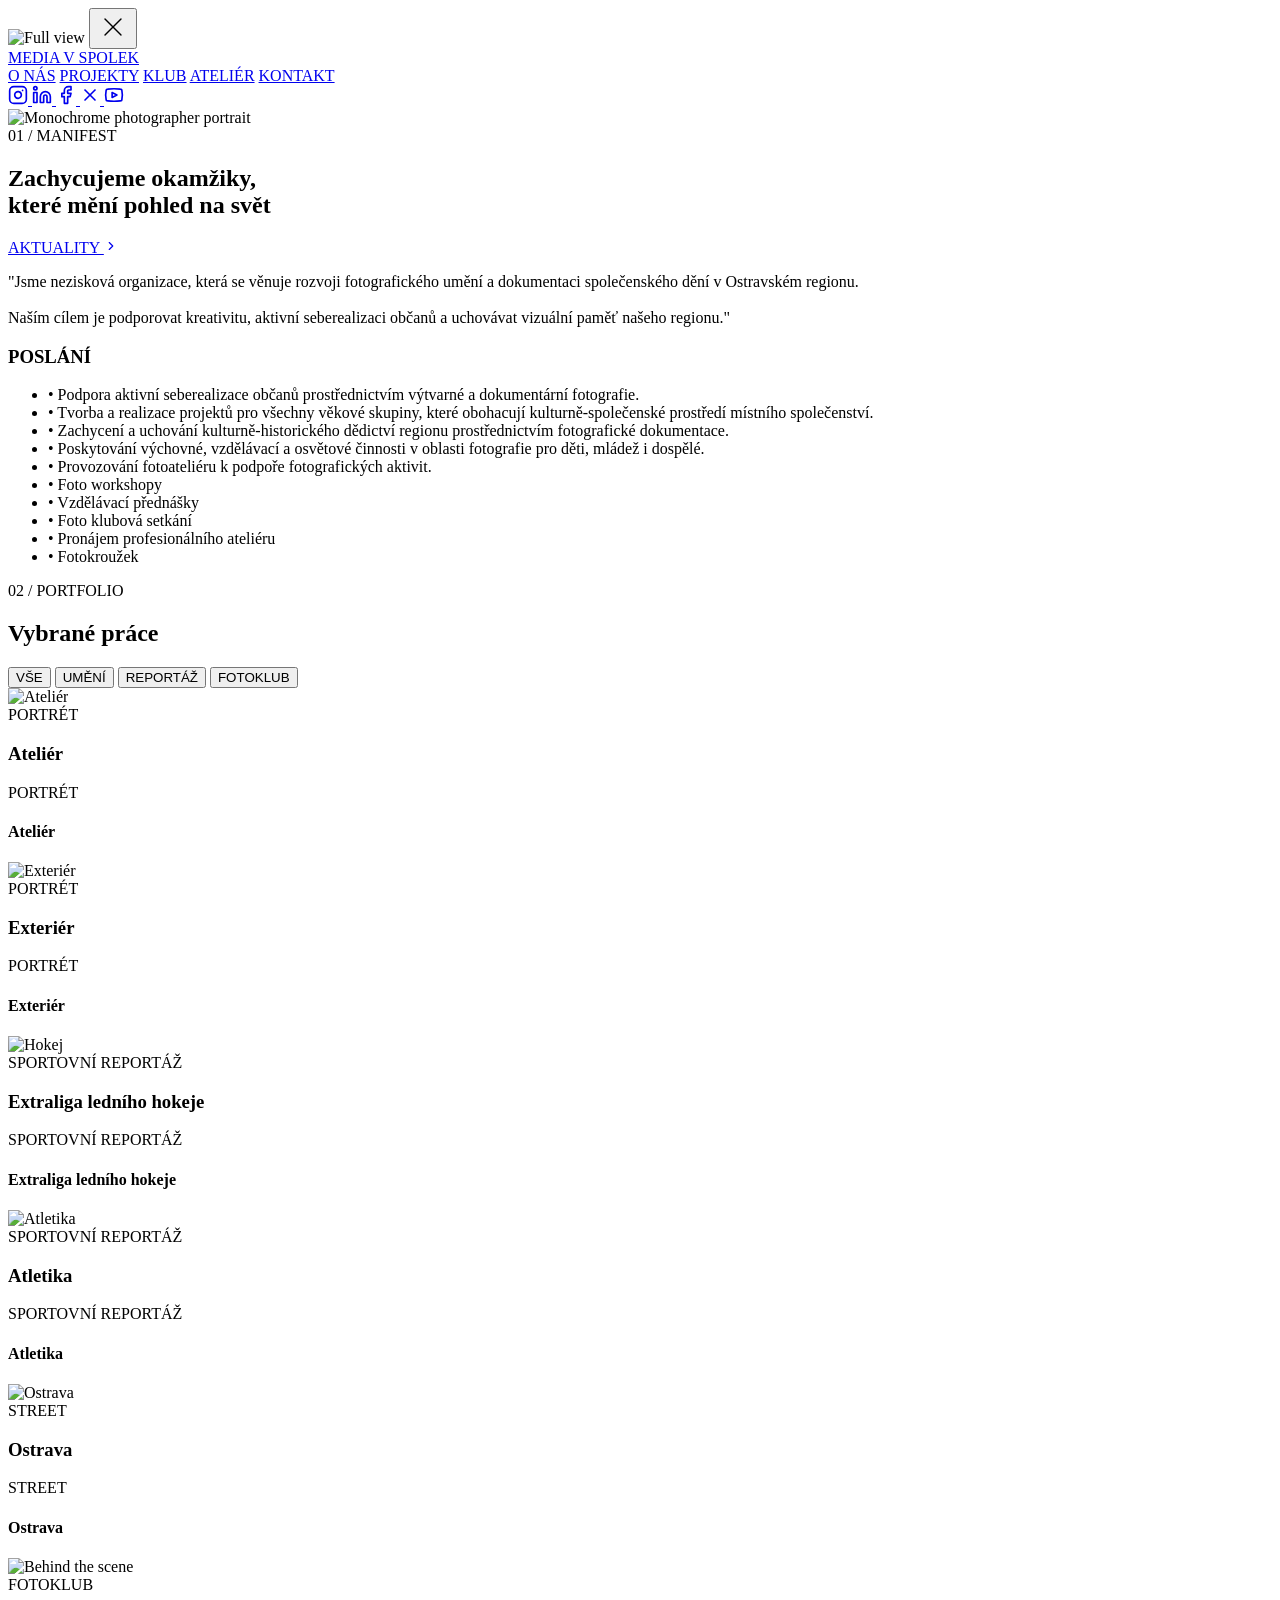
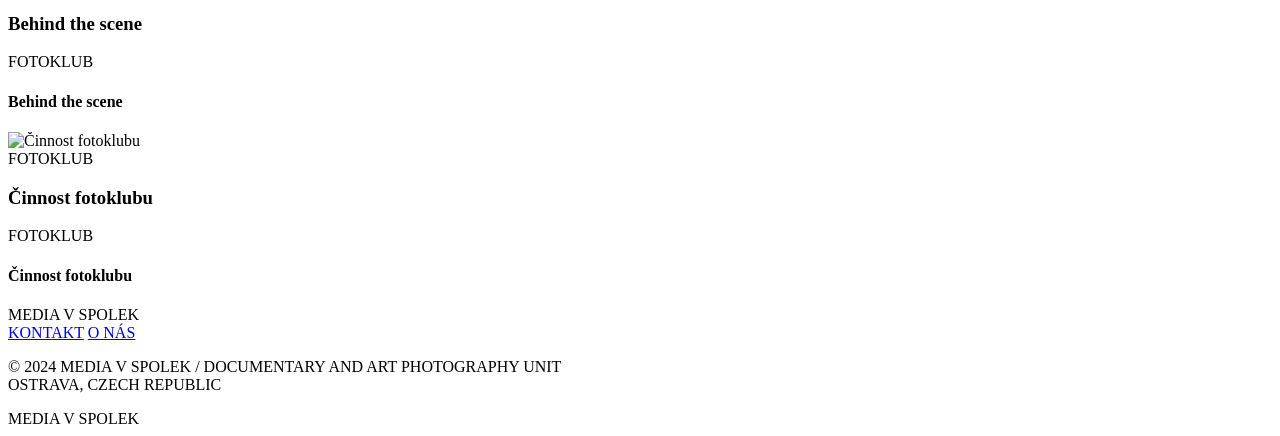
==== index.html @ 875cf42d "Update index.html" ====
<!DOCTYPE html>
<html lang="cs">
<head>
    <!-- Google Tag Manager -->
<script>(function(w,d,s,l,i){w[l]=w[l]||[];w[l].push({'gtm.start':
new Date().getTime(),event:'gtm.js'});var f=d.getElementsByTagName(s)[0],
j=d.createElement(s),dl=l!='dataLayer'?'&l='+l:'';j.async=true;j.src=
'https://www.googletagmanager.com/gtm.js?id='+i+dl;f.parentNode.insertBefore(j,f);
})(window,document,'script','dataLayer','GTM-P3286J46');</script>
<!-- End Google Tag Manager -->
    <meta charset="UTF-8">
    <meta name="viewport" content="width=device-width, initial-scale=1.0">
    <title>Media V Spolek | Ostrava Noir</title>
    
    <!-- Google Fonts -->
    <link rel="preconnect" href="https://fonts.googleapis.com">
    <link rel="preconnect" href="https://fonts.gstatic.com" crossorigin>
    <link href="https://fonts.googleapis.com/css2?family=Epilogue:ital,wght@0,400;0,500;0,700;1,400&family=Public+Sans:wght@400;500;700&family=Space+Grotesk:wght@400;500;700&display=swap" rel="stylesheet">
    
    <!-- Tailwind CSS v4 CDN -->
    <script src="https://unpkg.com/@tailwindcss/browser@4"></script>
    <link rel="stylesheet" href="style.css" type="text/tailwindcss">
</head>
<body>
    <!-- Google Tag Manager (noscript) -->
<noscript><iframe src="https://www.googletagmanager.com/ns.html?id=GTM-P3286J46"
height="0" width="0" style="display:none;visibility:hidden"></iframe></noscript>
<!-- End Google Tag Manager (noscript) -->
    <div id="root">
        <!-- Lightbox -->
        <div id="lightbox" class="fixed inset-0 z-[100] bg-neutral/95 hidden items-center justify-center p-4 md:p-10 cursor-zoom-out transition-opacity duration-300 opacity-0">
            <img id="lightbox-img" src="" class="max-w-[90vw] max-h-[90vh] object-contain shadow-2xl transition-transform duration-500 scale-95" alt="Full view" referrerpolicy="no-referrer">
            <button id="lightbox-close" class="absolute top-10 right-10 text-on-surface/50 hover:text-on-surface transition-colors">
                <svg xmlns="http://www.w3.org/2000/svg" width="32" height="32" viewBox="0 0 24 24" fill="none" stroke="currentColor" stroke-width="1" stroke-linecap="round" stroke-linejoin="round"><line x1="18" y1="6" x2="6" y2="18"></line><line x1="6" y1="6" x2="18" y2="18"></line></svg>
            </button>
        </div>

        <!-- Header -->
        <header class="fixed top-0 w-full h-24 lg:h-16 z-50 bg-neutral/80 backdrop-blur-xl border-b border-on-surface/5">
            <div class="flex flex-wrap justify-between items-center px-6 md:px-16 lg:px-20 w-full h-full max-w-screen-2xl mx-auto py-3 lg:py-0">
                <a href="index.html" class="font-label font-bold tracking-tighter text-on-surface text-lg sm:text-xl shrink-0 hover:opacity-80 transition-opacity order-1">
                    MEDIA V SPOLEK
                </a>
                
                <nav class="flex lg:flex flex-wrap items-center gap-4 sm:gap-6 justify-center w-full lg:w-auto order-3 lg:order-2 mt-1 lg:mt-0">
                    <a href="onas.html" class="font-label uppercase tracking-[0.2em] text-[0.7rem] text-on-surface/70 hover:text-on-surface transition-colors duration-500">O NÁS</a>
                    <a href="projekty.html" class="font-label uppercase tracking-[0.2em] text-[0.7rem] text-on-surface/70 hover:text-on-surface transition-colors duration-500">PROJEKTY</a>
                    <a href="klub.html" class="font-label uppercase tracking-[0.2em] text-[0.7rem] text-on-surface/70 hover:text-on-surface transition-colors duration-500">KLUB</a>
                    <a href="atelier.html" class="font-label uppercase tracking-[0.2em] text-[0.7rem] text-on-surface/70 hover:text-on-surface transition-colors duration-500">ATELIÉR</a>
                    <a href="kontakt.html" class="font-label uppercase tracking-[0.2em] text-[0.7rem] text-on-surface/70 hover:text-on-surface transition-colors duration-500">KONTAKT</a>
                </nav>

                <div class="flex items-center gap-4 sm:gap-5 text-on-surface/90 order-2 lg:order-3">
                    <a href="https://www.instagram.com/photo_mediav" target="_blank" rel="noopener noreferrer" class="hover:text-primary hover:scale-110 transition-all duration-300">
                        <svg xmlns="http://www.w3.org/2000/svg" width="20" height="20" viewBox="0 0 24 24" fill="none" stroke="currentColor" stroke-width="2" stroke-linecap="round" stroke-linejoin="round"><rect width="20" height="20" x="2" y="2" rx="5" ry="5"/><path d="M16 11.37A4 4 0 1 1 12.63 8 4 4 0 0 1 16 11.37z"/><line x1="17.5" x2="17.51" y1="6.5" y2="6.5"/></svg>
                    </a>
                    <a href="https://www.linkedin.com/company/media-v-spolek/" target="_blank" rel="noopener noreferrer" class="hover:text-primary hover:scale-110 transition-all duration-300">
                        <svg xmlns="http://www.w3.org/2000/svg" width="20" height="20" viewBox="0 0 24 24" fill="none" stroke="currentColor" stroke-width="2" stroke-linecap="round" stroke-linejoin="round"><path d="M16 8a6 6 0 0 1 6 6v7h-4v-7a2 2 0 0 0-2-2 2 2 0 0 0-2 2v7h-4v-7a6 6 0 0 1 6-6z"/><rect width="4" height="12" x="2" y="9"/><circle cx="4" cy="4" r="2"/></svg>
                    </a>
                    <a href="https://www.facebook.com/profile.php?id=61566503103614" target="_blank" rel="noopener noreferrer" class="hover:text-primary hover:scale-110 transition-all duration-300">
                        <svg xmlns="http://www.w3.org/2000/svg" width="20" height="20" viewBox="0 0 24 24" fill="none" stroke="currentColor" stroke-width="2" stroke-linecap="round" stroke-linejoin="round"><path d="M18 2h-3a5 5 0 0 0-5 5v3H7v4h3v8h4v-8h3l1-4h-4V7a1 1 0 0 1 1-1h3z"/></svg>
                    </a>
                    <a href="https://x.com/mediavspolek" target="_blank" rel="noopener noreferrer" class="hover:text-primary hover:scale-110 transition-all duration-300">
                        <svg xmlns="http://www.w3.org/2000/svg" width="20" height="20" viewBox="0 0 24 24" fill="none" stroke="currentColor" stroke-width="2" stroke-linecap="round" stroke-linejoin="round"><path d="M18 6 6 18"/><path d="m6 6 12 12"/></svg>
                    </a>
                    <a href="https://www.youtube.com/@MediaV-glm" target="_blank" rel="noopener noreferrer" class="hover:text-primary hover:scale-110 transition-all duration-300">
                        <svg xmlns="http://www.w3.org/2000/svg" width="20" height="20" viewBox="0 0 24 24" fill="none" stroke="currentColor" stroke-width="2" stroke-linecap="round" stroke-linejoin="round"><path d="M2.5 17a24.12 24.12 0 0 1 0-10 2 2 0 0 1 2-2 58.38 58.38 0 0 1 15 0 2 2 0 0 1 2 2 24.12 24.12 0 0 1 0 10 2 2 0 0 1-2 2 58.38 58.38 0 0 1-15 0 2 2 0 0 1-2-2Z"/><path d="m9.75 15.02 5.75-3.02-5.75-3Z"/></svg>
                    </a>
                </div>
            </div>
        </header>

        <main>
            <!-- Hero Section -->
            <section class="relative w-full h-screen min-h-[600px] overflow-hidden flex items-end pb-32">
                <div class="absolute inset-0 z-0 bg-neutral">
                    <img 
                        class="w-full h-full object-cover opacity-30 contrast-[1.1] grayscale"
                        src="https://lh3.googleusercontent.com/aida-public/[base64]"
                        alt="Monochrome photographer portrait"
                        referrerpolicy="no-referrer"
                    >
                    <div class="absolute inset-0 bg-gradient-to-t from-surface via-surface/10 to-transparent"></div>
                </div>

                <div class="relative z-10 max-w-screen-2xl mx-auto px-6 md:px-12 w-full">
                    <div class="max-w-5xl">
                        <div class="flex items-center gap-6 mb-10">
                            <div class="w-12 h-[1px] bg-primary/60"></div>
                            <span class="micro-label !text-primary">
                                01 / MANIFEST
                            </span>
                        </div>
                        
                        <h1 class="hero-title text-3xl sm:text-4xl md:text-6xl lg:text-7xl leading-[1.20] text-on-surface mb-10 md:mb-14">
                            Zachycujeme okamžiky,<br>které mění pohled na svět
                        </h1>

                        <div class="flex flex-col sm:flex-row flex-wrap gap-6 sm:gap-10">
                            <a href="index.html" class="btn-primary group !flex items-center justify-center sm:justify-start gap-4">
                                AKTUALITY
                                <svg xmlns="http://www.w3.org/2000/svg" width="14" height="14" viewBox="0 0 24 24" fill="none" stroke="currentColor" stroke-width="2" stroke-linecap="round" stroke-linejoin="round" class="group-hover:translate-x-1 transition-transform"><path d="m9 18 6-6-6-6"/></svg>
                            </a>
                        </div>
                    </div>
                </div>
            </section>

            <!-- Manifest Content -->
            <section class="py-24 md:py-40 px-6 md:px-12 max-w-screen-2xl mx-auto">
                <div class="obsidian-card p-12 md:p-20 grid grid-cols-1 lg:grid-cols-12 gap-12 md:gap-20">
                    <div class="lg:col-span-7 scroll-reveal">
                        <p class="font-display italic text-xl sm:text-2xl md:text-3xl leading-[1.6] text-on-surface font-light text-justify">
                            "Jsme nezisková organizace, která se věnuje rozvoji fotografického umění a dokumentaci společenského dění v Ostravském regionu.<br><br>
                            Naším cílem je podporovat kreativitu, aktivní seberealizaci občanů a uchovávat vizuální paměť našeho regionu."
                        </p>
                    </div>

                    <div class="lg:col-span-5 flex flex-col justify-center gap-16">
                        <div class="border-t border-on-surface/10 pt-8 scroll-reveal">
                            <h3 class="font-label uppercase tracking-[0.2em] text-[0.65rem] text-primary mb-5">
                                POSLÁNÍ
                            </h3>
                            <ul class="font-body text-on-surface/70 leading-relaxed text-base max-w-md space-y-4 text-justify">
                                <li class="flex items-start gap-3">
                                    <span class="text-primary select-none shrink-0">•</span>
                                    <span>Podpora aktivní seberealizace občanů prostřednictvím výtvarné a dokumentární fotografie.</span>
                                </li>
                                <li class="flex items-start gap-3">
                                    <span class="text-primary select-none shrink-0">•</span>
                                    <span>Tvorba a realizace projektů pro všechny věkové skupiny, které obohacují kulturně-společenské prostředí místního společenství.</span>
                                </li>
                                <li class="flex items-start gap-3">
                                    <span class="text-primary select-none shrink-0">•</span>
                                    <span>Zachycení a uchování kulturně-historického dědictví regionu prostřednictvím fotografické dokumentace.</span>
                                </li>
                                <li class="flex items-start gap-3">
                                    <span class="text-primary select-none shrink-0">•</span>
                                    <span>Poskytování výchovné, vzdělávací a osvětové činnosti v oblasti fotografie pro děti, mládež i dospělé.</span>
                                </li>
                                <li class="flex items-start gap-3">
                                    <span class="text-primary select-none shrink-0">•</span>
                                    <span>Provozování fotoateliéru k podpoře fotografických aktivit.</span>
                                </li>
                                <li class="flex items-start gap-3">
                                    <span class="text-primary select-none shrink-0">•</span>
                                    <span>Foto workshopy</span>
                                </li>
                                <li class="flex items-start gap-3">
                                    <span class="text-primary select-none shrink-0">•</span>
                                    <span>Vzdělávací přednášky</span>
                                </li>
                                <li class="flex items-start gap-3">
                                    <span class="text-primary select-none shrink-0">•</span>
                                    <span>Foto klubová setkání</span>
                                </li>
                                <li class="flex items-start gap-3">
                                    <span class="text-primary select-none shrink-0">•</span>
                                    <span>Pronájem profesionálního ateliéru</span>
                                </li>
                                <li class="flex items-start gap-3">
                                    <span class="text-primary select-none shrink-0">•</span>
                                    <span>Fotokroužek</span>
                                </li>
                            </ul>
                        </div>
                    </div>
                </div>
            </section>

            <!-- Portfolio Section -->
            <section class="py-20 md:py-32 bg-surface-container/30">
                <div class="px-6 md:px-12 max-w-screen-2xl mx-auto mb-12 md:mb-20 flex flex-col md:flex-row justify-between md:items-end gap-10">
                    <div class="scroll-reveal">
                        <div class="flex items-center gap-4 mb-4 md:mb-6">
                            <div class="w-10 h-[1px] bg-primary-accent"></div>
                            <span class="micro-label">
                                02 / PORTFOLIO
                            </span>
                        </div>
                        <h2 class="font-display text-4xl md:text-6xl text-on-surface font-medium">Vybrané práce</h2>
                    </div>

                    <div class="flex flex-wrap gap-6 sm:gap-8 font-label uppercase tracking-[0.15em] text-[0.6rem] sm:text-[0.65rem]">
                        <button class="text-primary-accent border-b border-primary-accent pb-1">VŠE</button>
                        <button class="text-on-surface/40 hover:text-on-surface transition-colors duration-300">UMĚNÍ</button>
                        <button class="text-on-surface/40 hover:text-on-surface transition-colors duration-300">REPORTÁŽ</button>
                        <button class="text-on-surface/40 hover:text-on-surface transition-colors duration-300">FOTOKLUB</button>
                    </div>
                </div>

                <div class="px-6 md:px-12 max-w-screen-2xl mx-auto">
                    <div class="grid grid-cols-1 md:grid-cols-2 lg:grid-cols-2 gap-x-8 gap-y-16">
                        <div class="break-inside-avoid">
                            <div class="relative group overflow-hidden bg-surface-container scroll-reveal aspect-[3/2] flex items-center justify-center">
                                <img 
                                    class="h-full w-auto max-w-full object-contain cursor-pointer portfolio-image filter grayscale mx-auto"
                                    src="https://lh3.googleusercontent.com/aida-public/[base64]"
                                    alt="Ateliér"
                                    referrerpolicy="no-referrer"
                                >
                                <div class="absolute inset-0 bg-surface/90 opacity-0 group-hover:opacity-100 transition-all duration-500 flex items-center justify-center p-12 text-center pointer-events-none">
                                    <div>
                                        <span class="font-label text-primary-accent text-[0.6rem] tracking-[0.3em] block mb-3">PORTRÉT</span>
                                        <h3 class="font-display text-3xl text-on-surface font-light">Ateliér</h3>
                                    </div>
                                </div>
                            </div>
                            <div class="mt-6 pl-2 scroll-reveal">
                                <span class="font-label text-primary-accent text-[0.6rem] tracking-[0.2em] block mb-2">PORTRÉT</span>
                                <h4 class="font-display text-xl text-on-surface font-medium">Ateliér</h4>
                            </div>
                        </div>

                        <!-- Exteriér -->
                        <div class="break-inside-avoid">
                            <div class="relative group overflow-hidden bg-surface-container scroll-reveal aspect-[3/2] flex items-center justify-center">
                                <img 
                                    class="h-full w-auto max-w-full object-contain cursor-pointer portfolio-image filter grayscale mx-auto"
                                    src="https://lh3.googleusercontent.com/aida-public/[base64]"
                                    alt="Exteriér"
                                    referrerpolicy="no-referrer"
                                >
                                <div class="absolute inset-0 bg-surface/90 opacity-0 group-hover:opacity-100 transition-all duration-500 flex items-center justify-center p-12 text-center pointer-events-none">
                                    <div>
                                        <span class="font-label text-primary-accent text-[0.6rem] tracking-[0.3em] block mb-3">PORTRÉT</span>
                                        <h3 class="font-display text-3xl text-on-surface font-light">Exteriér</h3>
                                    </div>
                                </div>
                            </div>
                            <div class="mt-6 pl-2 scroll-reveal">
                                <span class="font-label text-primary-accent text-[0.6rem] tracking-[0.2em] block mb-2">PORTRÉT</span>
                                <h4 class="font-display text-xl text-on-surface font-medium">Exteriér</h4>
                            </div>
                        </div>

                        <!-- HC Vítkovice -->
                        <div class="break-inside-avoid">
                            <div class="relative group overflow-hidden bg-surface-container scroll-reveal aspect-[3/2] flex items-center justify-center" data-slideshow='["https://lh3.googleusercontent.com/pw/AP1GczPFP4sWnTGwPj4pOVcFNAqHriY111U7Gs2qM5ykAppuBGWuIuwBEpk5iKtYpbB-TVk7H9PsRbcjgqu3CZQd1oqPWVtGkbwZEQa0Sxjy7HgApC29UrQ=w1920-h1080","https://lh3.googleusercontent.com/pw/AP1GczNibrJDKSh2RGePHFIEGs1qQ3pD1rP36Tq7-Ufrwsxk8GbdzHZtNYAQvarkWjhundXcJRZIhgR0joCh1SwKwmrLNeLLePWgftD4ANG8Ycjjd7Bq2Hc=w1920-h1080","https://lh3.googleusercontent.com/pw/AP1GczNJQlKmscCVJXD9A1iM512A4EmrKu9unNyqDPZoovyKtO4EUjbyfcVjyBGFO4MuK2CcOSKU-WFraAKyG1cumix4WJG0u7wJ1kvZvSP6RmMcObcG39E=w1920-h1080","https://lh3.googleusercontent.com/pw/AP1GczOf3lgeUC6A-hzSTttE_UKBc8q5ia8D0hWMnuhknINyzwW7QS0w6LWq-7uEDXoaAVSr9zrNXFLB-kOSh4JZOunW-481kqeJgcne3JwW1kDpaR6H46I=w1920-h1080","https://lh3.googleusercontent.com/pw/AP1GczPqds_3CxabIuhEX-sFqCyl19fn5tYU4rxUnMOQtHfrJRv9vLLa-lCYPHMn77ilOZKR2tnI77mOaGvc0maqzHJmLHb2GwMz4DyzXwJihEkIoXscEgQ=w1920-h1080","https://lh3.googleusercontent.com/pw/AP1GczPwHNGxzXsxNEf2eSNN_bwCN7_w-LZj0DWwqErHsQqaCibZwAUNc8GQ8s384_y3sW60LwvdK4v_A3St-MAjTla0LzJmg4AfkNkEdWLcNC-yeVLblVw=w1920-h1080","https://lh3.googleusercontent.com/pw/AP1GczOWlSTOVB_60GUogy6GQ0xEFWBHAubVLuMPGVwAHOSPkySpDmPW_Cwr1l5SXSwpZZU7tKG4ZKwM7E7rixH6_3Z4VzcxUcJsHef1CfkNR23RXcf32Ow=w1920-h1080","https://lh3.googleusercontent.com/pw/AP1GczMZnVMjG_qG7m7y4-llyRQPOh8Qeny0HGtqd24cXyYmzPKH2bosKVNJ2Mea23IWkD-DJgcT-Mq2yNMXabkQsQ_qavhpms0xSwvZiUvHwPV9FlU49sc=w1920-h1080","https://lh3.googleusercontent.com/pw/AP1GczMFXp999f0pJfJ32G9lCoUvR5nRGvEZ9Y2wWviYbzZiXoBDWAEzhLoc1iyWmsGC-T1d91ATfAcGZ2_4q1cVu0zGey88KEzzop0XzRCJA92Hs58B00E=w1920-h1080","https://lh3.googleusercontent.com/pw/AP1GczPJmu9OkhK5Fuh4A6pAkId76iK995NWJh8FfAgofJycrRYkMlEV_4qdmhOtsUcv4BUyR5M6G2OdHK15aBm-7nghEhJLndshet34XZ5TUa5qEVefsaQ=w1920-h1080","https://lh3.googleusercontent.com/pw/AP1GczMVz1IEqYEISvdqaTKIZZoAlDLH6UMuNan2aoVftp1c85lozIEY7vsWKvF7L7L8pc4yc1JUMgbCAgmVpnNgRvIzk2_fNutqoVHhcKSCUSstpneoTjc=w1920-h1080"]'>
                                <img 
                                    class="h-full w-auto max-w-full object-contain cursor-pointer portfolio-image filter grayscale mx-auto"
                                    src="https://lh3.googleusercontent.com/pw/AP1GczPFP4sWnTGwPj4pOVcFNAqHriY111U7Gs2qM5ykAppuBGWuIuwBEpk5iKtYpbB-TVk7H9PsRbcjgqu3CZQd1oqPWVtGkbwZEQa0Sxjy7HgApC29UrQ=w1920-h1080"
                                    alt="Hokej"
                                    referrerpolicy="no-referrer"
                                >
                                <div class="absolute inset-0 bg-surface/90 opacity-0 group-hover:opacity-100 transition-all duration-500 flex items-center justify-center p-12 text-center pointer-events-none">
                                    <div>
                                        <span class="font-label text-primary-accent text-[0.6rem] tracking-[0.3em] block mb-3">SPORTOVNÍ REPORTÁŽ</span>
                                        <h3 class="font-display text-3xl text-on-surface font-light">Extraliga ledního hokeje</h3>
                                    </div>
                                </div>
                            </div>
                            <div class="mt-6 pl-2 scroll-reveal">
                                <span class="font-label text-primary-accent text-[0.6rem] tracking-[0.2em] block mb-2">SPORTOVNÍ REPORTÁŽ</span>
                                <h4 class="font-display text-xl text-on-surface font-medium">Extraliga ledního hokeje</h4>
                            </div>
                        </div>

                        <!-- Atletico -->
                        <div class="break-inside-avoid">
                            <div class="relative group overflow-hidden bg-surface-container scroll-reveal aspect-[3/2] flex items-center justify-center" data-slideshow='["https://lh3.googleusercontent.com/pw/AP1GczNL9ckQ4KX87YVv4mQZx4Hv5L2v0F2Va2PKE33G4wQg-rdrZe-_8aq0QQIEvYZlUhpBysjXxjibA0PHmBtVwEGqZ14JTCG_NPRCfBizrer9Q5BlMrE=w1920-h1080","https://lh3.googleusercontent.com/pw/AP1GczN3Bw97qyzTF6eWKhTEX6saYD4SZ2jv9WB8ExEL5qP4Muqt4lNWCcMumkozOKX608PmynSXE36BIURVhrug-t_r3NnhHcU1QegN1M36mhSUF3yDjZc=w1920-h1080","https://lh3.googleusercontent.com/pw/AP1GczPIHErriEl0SP1LFYvXtYlXAWe3oNCwSuc0n4F3q3Tol8B51odMij4WDahx2s9CC95PAgOPuhPel6WBXe9KWBRRyo221aNXILS1TQel7NRW3SfLikM=w1920-h1080","https://lh3.googleusercontent.com/pw/AP1GczPIXFElFp5UkNOg-hwc0pT3ldhfFMFJfxRDIV7qRC1in3KTPRGQ6xL9XKH24TJ6vfxwo7B9RlbXI_ZP5oluOEVT9TwLlzTm1WErmBZoMrHHq99i3eQ=w1920-h1080","https://lh3.googleusercontent.com/pw/AP1GczOh0kc9hx_U02uxHhPlaA5v_0EFsmNCNVMCF7cX56-GxfVbqpsa8KfUdkMGq7T9yD1gfL4Jtqs0nmYM-CwJ76ze9HbFwCagN23kX36ZBK3k_qLneTA=w1920-h1080","https://lh3.googleusercontent.com/pw/AP1GczMl1tWtpUZCTY1X5SqquA2X_Yfwckz-ZCGAdTRuSlW-oEM9a4iHgDj3jJ_o4IGUZeqEriV0GFwEQYfqCh0vLGH4FSJ47b2KPvRDBHFB_BruBJeadws=w1920-h1080","https://lh3.googleusercontent.com/pw/AP1GczOEJXSxBxihLnsgG7a9cdTnz0_YxgiJPqNRXPiHfEyEzDdUJ8fwiZFOPuzI57LUMK1_OoblHLzH4zQ2-9lfLwTwDszUnrZGMABApfQgXzaVBf0k7lQ=w1920-h1080","https://lh3.googleusercontent.com/pw/AP1GczMYOuRd5tIGdqy5-HYFbpiZzV4abLrj5kyUWRR-iUY2202VN9JcnAjcdyK6Hfzx2rhHwtVmR4XvJg039LoCBsiNM8BA5AE99r6zpAfvIDCjPEEswZ0=w1920-h1080","https://lh3.googleusercontent.com/pw/AP1GczN8wxX53an2LnrQWwhjreaXxmftnp6VzIXS24bPX3WcTnB5C6rMvYuyC0iRdX6ZlD-vSH-7AaK33TQ3rvK3vTzl19S93ViIxNPxkLYLJcg8cN81Nbs=w1920-h1080","https://lh3.googleusercontent.com/pw/AP1GczP5flww_ldbS4t_yyTxOlmzAaB6uFcqt6Ng7m-CXzj-XGwWVQVr3cakruslxCuvse2ZN0ISUAFkrHrmPkSrN1kzHcirNTmzWmyCeGxD3S9Y7UIbVfg=w1920-h1080","https://lh3.googleusercontent.com/pw/AP1GczOCeIOD_1sR9Z_rhvp04ekaW74pQmIZ2YmRLipUQuibx3QMbMiDgkztv-ZHejCBtNjYFG-LMBf1Ab6WrTLBk6L6ufXag-oXM6zRm4SDyhLygZV60DU=w1920-h1080","https://lh3.googleusercontent.com/pw/AP1GczNJinoW23qXSugfPk3PsShfoptGOBKJOt9XNj7fw9IHP-L1jk26zjwht-V4rjMHkb08GgzjioSYr4SZIp97mgd7TM1BuYZSSdZaUwJOb7BTWqMLSYc=w1920-h1080","https://lh3.googleusercontent.com/pw/AP1GczNNR429yL0CXs_v-P4dobyM0T1bw7wz508iCOF7aq-ohfKoe0Q6mn3kWswEilXM4SarbK30Vsox7rXsBjCJ4-p3mZDsG7c1ZMAEXK6SV6CkItm2O5A=w1920-h1080","https://lh3.googleusercontent.com/pw/AP1GczNYXOV03v1DzeJ7m22rrn7S0OW_XKmnyKxmIbCx0U4rFMLi5tY3e_5fwaHr-o8GnsnseshRntU2dKwjd6vLV9lb_KgVwx0318HZyT1SQIS2WDDDt9g=w1920-h1080","https://lh3.googleusercontent.com/pw/AP1GczP1pLRSxoFBr_jxy6fnVEmqDhQAfBPihwQHUmD7q1gKEsZ_mUiu4vF_oZiUJFvjytps1MJ9nvhI0CACaxHHQLORnIu3cv90aAOx9JoEAPjlQ9n7Vqg=w1920-h1080","https://lh3.googleusercontent.com/pw/AP1GczOp3vdshMJDyRMTt6o88WTuLg7vvCvKXbguSSDNyemDqeprXfD9Q62FxQPoed75YopW81cdkWs9GshT-1XNzuKvaNJ1CXrUy5u0rbGV9pTQhrsbgK4=w1920-h1080"]'>
                                <img 
                                    class="h-full w-auto max-w-full object-contain cursor-pointer portfolio-image filter grayscale mx-auto"
                                    src="https://lh3.googleusercontent.com/pw/AP1GczNL9ckQ4KX87YVv4mQZx4Hv5L2v0F2Va2PKE33G4wQg-rdrZe-_8aq0QQIEvYZlUhpBysjXxjibA0PHmBtVwEGqZ14JTCG_NPRCfBizrer9Q5BlMrE=w1920-h1080"
                                    alt="Atletika"
                                    referrerpolicy="no-referrer"
                                >
                                <div class="absolute inset-0 bg-surface/90 opacity-0 group-hover:opacity-100 transition-all duration-500 flex items-center justify-center p-12 text-center pointer-events-none">
                                    <div>
                                        <span class="font-label text-primary-accent text-[0.6rem] tracking-[0.3em] block mb-3">SPORTOVNÍ REPORTÁŽ</span>
                                        <h3 class="font-display text-3xl text-on-surface font-light">Atletika</h3>
                                    </div>
                                </div>
                            </div>
                            <div class="mt-6 pl-2 scroll-reveal">
                                <span class="font-label text-primary-accent text-[0.6rem] tracking-[0.2em] block mb-2">SPORTOVNÍ REPORTÁŽ</span>
                                <h4 class="font-display text-xl text-on-surface font-medium">Atletika</h4>
                            </div>
                        </div>

                        <!-- Ostrava -->
                        <div class="break-inside-avoid">
                            <div class="relative group overflow-hidden bg-surface-container scroll-reveal aspect-[3/2] flex items-center justify-center" data-slideshow='["https://lh3.googleusercontent.com/pw/AP1GczNPtXL-nQOIl4QfLitgapGM9mo9xR1owJFpd3iiM4Gj4ZPT6UXGSKJviQaY9Kc_JjK9_AwqonD4Ly-tS-A-jQco7dPO_M-QnOsEbmhhpX1NQYRBIc0=w1920-h1080","https://lh3.googleusercontent.com/pw/AP1GczMNDAAnfdaB05JQqSX9Y1grnWNdLPoVoNouKCpzdBN0pV_YCiLzLSTEFBdf7q5PF7jETypWC5sdP218JKuQEbo6VKyTSx588MZAoOjoxU1i9CeKc78=w1920-h1080","https://lh3.googleusercontent.com/pw/AP1GczOcRxq-JjMQJtZm4JyJpt51GR7SVENwG663SaeJ7ZbLoDv8SuQVTgTA0ip5XwK2KHKem_eS9UdxNEQxxrSw0lIkIr0B-G1SDU8RWM0aWRXN5A9Mimg=w1920-h1080"]'>
                                <img 
                                    class="h-full w-auto max-w-full object-contain cursor-pointer portfolio-image filter grayscale mx-auto"
                                    src="https://lh3.googleusercontent.com/pw/AP1GczNPtXL-nQOIl4QfLitgapGM9mo9xR1owJFpd3iiM4Gj4ZPT6UXGSKJviQaY9Kc_JjK9_AwqonD4Ly-tS-A-jQco7dPO_M-QnOsEbmhhpX1NQYRBIc0=w1920-h1080"
                                    alt="Ostrava"
                                    referrerpolicy="no-referrer"
                                >
                                <div class="absolute inset-0 bg-surface/90 opacity-0 group-hover:opacity-100 transition-all duration-500 flex items-center justify-center p-12 text-center pointer-events-none">
                                    <div>
                                        <span class="font-label text-primary-accent text-[0.6rem] tracking-[0.3em] block mb-3">STREET</span>
                                        <h3 class="font-display text-3xl text-on-surface font-light">Ostrava</h3>
                                    </div>
                                </div>
                            </div>
                            <div class="mt-6 pl-2 scroll-reveal">
                                <span class="font-label text-primary-accent text-[0.6rem] tracking-[0.2em] block mb-2">STREET</span>
                                <h4 class="font-display text-xl text-on-surface font-medium">Ostrava</h4>
                            </div>
                        </div>

                        <!-- Behind the scene -->
                        <div class="break-inside-avoid">
                            <div class="relative group overflow-hidden bg-surface-container scroll-reveal aspect-[3/2] flex items-center justify-center" data-slideshow='["https://lh3.googleusercontent.com/pw/AP1GczMunB-j8SvgM7gUbXIY6iYNyxGTu_90Ma3Jk9A83NB4yYBaJ0UZHRBYH2-DhjGVy042NpI5gP96WsFsxqQoNHO3BWe5bMYJx4kC8_m-_NMKuylggb4=w1920-h1080","https://lh3.googleusercontent.com/pw/AP1GczNg0R6K4bKcohI3b-Zru1La6klT3QbZjQjm_xnqEGTURKJBLc8TOf3aXJq6b-RiwD1azDxdtEKfgwxKo1xwD5i2FaVZImo2acqaWqmrawjQfvOc9QM=w1920-h1080","https://lh3.googleusercontent.com/pw/AP1GczMh0SubZK515Ea2lL_HWYDB75LpS5OXRKTEgLE3K34zyKDbKCF17IzJxrpa4Z0DBh6duHBZLZ6WlMIT0VNtNnpHEaYTtPtBCABk0RTNTEDdMSi3oOc=w1920-h1080","https://lh3.googleusercontent.com/pw/AP1GczPwIFe2xnYeKuyeC6J8HIDXhImwvnMheuTa6rGAZNErDa_HE-3UPmmaKBgEqtfLuHiImkJsP7ZuctbVAPZLiQddHfwQZ8pPYbLcidu_xJvcs1U5AV0=w1920-h1080","https://lh3.googleusercontent.com/pw/AP1GczPLQyLnWx_C-0k6q2hKmC96r_jyCGE-XOwZ7tUulX_oAgf93NSsprBz385aq6z4gexRL4thD44fslhKwk9h5zaGLq7zL_1-ESwd561xf9RzXtlCTeY=w1920-h1080","https://lh3.googleusercontent.com/pw/AP1GczPuHZXRx_qpj-dyvJ3S-G54ka2LvED4Psrdx56eNGnlH7ZkVgQHexbhawjTC4a2QKpB66inUTnCz0-7HJ3DY1-6Hk3HlhyXE7UQryyZoKI5U0jFGxI=w1920-h1080","https://lh3.googleusercontent.com/pw/AP1GczOZaqvKuXc02e3X-sR4WsHWNWrwxlVM00-zkBI7bQuB9HnIOU9KIMVwlmAxCSkyS8pCiPTr8ulJQXVBIEInekjigU8dggIQn3ovxc_Zc9iJuc0sLtk=w1920-h1080","https://lh3.googleusercontent.com/pw/AP1GczOyQxnwDUqZYrLOs79ez9BXqwBqR22P1fmjPeN-EO-rG3pC9cAQZMvjLJWXm528_FmBwX1JI1DpToCM-MEe663GMwlO249VirCdRhqPuCjQW1CE_Iw=w1920-h1080","https://lh3.googleusercontent.com/pw/AP1GczNsn3shh4Urvtt7Z04gfJSokXtG9H_gYKwXqolJkblC3Z48xrJBCPs-y-QBOxWPfI5oJqGsZB3XMu_Flsx9u4XFt-LJeXOfpC0XP9wGRRukfiAxPqo=w1920-h1080","https://lh3.googleusercontent.com/pw/AP1GczMSx5qatGPXMQNCsQ3SyZqfA0KkmBDb1COaTnK5i_5gOYrFSIQzBQQKuccaQTB_39GOgZUoenUw-Lo9NBeRGBDIAIZzuN4SHJjohJE5eohcAKXptDw=w1920-h1080","https://lh3.googleusercontent.com/pw/AP1GczPcbrOaipmHQwW6QsaU3TinmXj3SIQgj3W-UIW5j3zA0dxihekNhmu5cXui-4zkE9SeU0qtjWv49euhqnWXdLCVHvrnmeCoIzhGT1eaoBli5LA92lw=w1920-h1080","https://lh3.googleusercontent.com/pw/AP1GczOgr9aTjAjRNikx6TzqQjSm9SfJ1mHEYKocIDVxHB1pPcmBlsGSPwFFA555Slr-gTp3-mN1zmSroUmCNrcrJf5iEUZRnbn8ilj0-5WLOY5m8QMgc_8=w1920-h1080","https://lh3.googleusercontent.com/pw/AP1GczOOsC_dOjoqL7-KiFu-VQnUbmx_5ZS2lsxMyk0xDPzuz-PjsngANY0RWU-yBjjSd2dO8vXPoTkJmar_tr5kH2U2VkMMK3wig3hPRcZGS4epIYy-SmA=w1920-h1080","https://lh3.googleusercontent.com/pw/AP1GczPoAdtw6E8XVwwxzwUonWyviNmuAxkCBkdco-OXutO5wDPz9l1Exlxpvcw2c0Z2BnHDkKmSbDGgg9uAjojyNa7JJSAPf_09v0pIGW07PO59xE48OKE=w1920-h1080"]'>
                                <img 
                                    class="h-full w-auto max-w-full object-contain cursor-pointer portfolio-image filter grayscale mx-auto"
                                    src="https://lh3.googleusercontent.com/pw/AP1GczMunB-j8SvgM7gUbXIY6iYNyxGTu_90Ma3Jk9A83NB4yYBaJ0UZHRBYH2-DhjGVy042NpI5gP96WsFsxqQoNHO3BWe5bMYJx4kC8_m-_NMKuylggb4=w1920-h1080"
                                    alt="Behind the scene"
                                    referrerpolicy="no-referrer"
                                >
                                <div class="absolute inset-0 bg-surface/90 opacity-0 group-hover:opacity-100 transition-all duration-500 flex items-center justify-center p-12 text-center pointer-events-none">
                                    <div>
                                        <span class="font-label text-primary-accent text-[0.6rem] tracking-[0.3em] block mb-3">FOTOKLUB</span>
                                        <h3 class="font-display text-3xl text-on-surface font-light">Behind the scene</h3>
                                    </div>
                                </div>
                            </div>
                            <div class="mt-6 pl-2 scroll-reveal">
                                <span class="font-label text-primary-accent text-[0.6rem] tracking-[0.2em] block mb-2">FOTOKLUB</span>
                                <h4 class="font-display text-xl text-on-surface font-medium">Behind the scene</h4>
                            </div>
                        </div>

                        <!-- Fotoklub -->
                        <div class="break-inside-avoid">
                            <div class="relative group overflow-hidden bg-surface-container scroll-reveal aspect-[3/2] flex items-center justify-center" data-slideshow='["https://lh3.googleusercontent.com/pw/AP1GczMa-5OETZcWoJDqggvchv4tYZUVb-y8zSNvdpDFXeFLRp9UPPPHhQfMiYC1WtbYCSLZnPfCJrOJSsHGjqCt4ZXcG1lOwbAkeELO17SfhP-Iji-cRD8=w1920-h1080","https://lh3.googleusercontent.com/pw/AP1GczOlmKt1VvGKZ35D8lzZmkF3ZrdlmHjvZRcK9wMdF9uJVzsl1Z9bhdDhi8Eu6_P_WphiRH0nfKSLCVHO0jJ44_XTZqWbqQh55CDOVUeJifIFv4XmCYI=w1920-h1080","https://lh3.googleusercontent.com/pw/AP1GczM1hLWleDder0rl8yiVGcZg6-ivrrbIUV27mgtIjG1QrTZaWdAN6WusNpS4xtPWwjVQcaIDjYt67dRl7AZ-q6KOfsY9FqL3DKcvevvpIRp1arfJ4as=w1920-h1080","https://lh3.googleusercontent.com/pw/AP1GczNIGxYhj8_WJfrsfpyWTTQfZ0EkKyXWCLeu5SYWatInoM6ljBLKyUjOK8t8qkhKEARMkzXE5MWTiSztHtF-xkDTrUMP1V-CRPrIUwis-CIowfRXV7I=w1920-h1080","https://lh3.googleusercontent.com/pw/AP1GczMgEtYLEmH6XPgbAsw3NaJsLedlrMh_p_W7zE1TjL17oJ17H8BVzyZlDXLJmbTnPQdWine6mjct3S-ksiqv_azOIA84v5FZ6VVHwLWkRoU-GGBmYAo=w1920-h1080","https://lh3.googleusercontent.com/pw/AP1GczPhA7XzjYvqh-K5ZPCSgvLYxwDjT5FK656Jq92pKN_MiOCnImTU9gFoLNcAMnThMqQTm_ovQsFrMDjsrMAGvCsrEiLWfC-oF2Aqv0y-MONrCSMG1N0=w1920-h1080","https://lh3.googleusercontent.com/pw/AP1GczMVkJg3co216tpP4S0UDmmrjb2Qhc6WJXB0RqNR6r71UB72r-15Kj_VkC9wncdRJ0b_yoLg8MTepZCMV2qJCZMXGWoC3-2QCHIgYcQKH-RQWg7ZYw=w1920-h1080","https://lh3.googleusercontent.com/pw/AP1GczOYkii4VW4VsZMo58Wag0TFF6kh9Q2SfpGFil7fYPSy3LD5tOCDX1ongjJBZsGnxvMhTZyD0W4xWspHXcde1kOG6hZqfuzt_V7u-a0Wvny4kelRcA=w1920-h1080","https://lh3.googleusercontent.com/pw/AP1GczN8hMqD2uKujpWETt1pX95BKFLybGICodgoAYnfUC1BTG3u-HIvZii8P9ux1Nk5PN1bg8OnlitMpZuAKyBa1BzbBcMVyB3qmtoqKLKM_PQ_UQSYjA=w1920-h1080","https://lh3.googleusercontent.com/pw/AP1GczP3w2I5AmoBP8olK2yFqVAT1WRWR9WG8TBjZPlKPFcRBGby-oDk_pAPXbnfZUSOiUUQmkWEwbE518Du5jvSNkSTJU3uj7Lfb7Y2cBjM-n3K2xFLCg=w1920-h1080","https://lh3.googleusercontent.com/pw/AP1GczO6hen2e4Am49dEiNkUC9MzCGU59YeL_iN-vnJ4UxPMFKxp_L3rKPBoVdYlyC9bY5ktWDNXM51Q439onP5986sqcn6rpq2OE5wRDLSls53qngEYjw=w1920-h1080","https://lh3.googleusercontent.com/pw/AP1GczOGV8_Qx18wIh7G7JCwVRyaxb9dZIkhBnNBjXRDWFSr2mQ5t3jBONa47di4JZ_MIfxcrtF58NSKgT8JYzOFQOgnHl8OengqpbqeRnV6hU1LtcLLig=w1920-h1080","https://lh3.googleusercontent.com/pw/AP1GczON1wqK3qeuDif4tv07EBrjldTazHI4Ux9Mp45WJPrEu-sUMN6gCmMZXwxXxERCA4VdH0MkI8-xmzXMjWR9v0RHypLxq4lcsYp5Edl-iqKROGJCWg=w1920-h1080","https://lh3.googleusercontent.com/pw/AP1GczNHjnzOdCMOdYIhgkKx0K2LZU_ll0whwxMbb0PRVu-vwNovT45IrZxZiNm22C_gUsURusfEuorrzeiPQuWV1YyJUJNrvRYwHMrIR7bwvkSay8J9Lw=w1920-h1080","https://lh3.googleusercontent.com/pw/AP1GczNW0l1mTfw98Li_wU72UJjdTRcXq5qfBjC4EEcSJEfQEX_cKlJWOCmD-Y2bf6DC2JWNJeBEl7t-1lPyGB__0NgQusFKS1dYhQPkBded7SM0_AprNQ=w1920-h1080","https://lh3.googleusercontent.com/pw/AP1GczONebigfV8Zo3FxdKoIYKQIGy5H_ZJunNgy4tm_fMxdV61aeWWScFTNy8B2YIt7gi2onXkwzvqUFTNCiZhry4BczVJBneU3lnOEUOHw-j8dIXFs1os=w1920-h1080","https://lh3.googleusercontent.com/pw/AP1GczP7T2u9ffjrvqgEW5aQNcpGxUGw5oHMyqul03T7M2rHVZYxkyRSX0la8LvwpOObS4thSH6rtxTvbeoWT8OqydkkPLns4M0ecdmjpFb8-DtUDa45BwU=w1920-h1080","https://lh3.googleusercontent.com/pw/AP1GczOXZPwwTzkFnJbGactcprHVLTnQjeYLD9hcqDbnHAN55oTzLZGsNvykAdqi1fd4YyHJz6jUcj_Hs_nr1WwZ8fDjPOcqPpyf7sM3HEMLeeoG_BUQXWE=w1920-h1080"]'>
                                <img 
                                    class="h-full w-auto max-w-full object-contain cursor-pointer portfolio-image filter grayscale mx-auto"
                                    src="https://lh3.googleusercontent.com/pw/AP1GczMa-5OETZcWoJDqggvchv4tYZUVb-y8zSNvdpDFXeFLRp9UPPPHhQfMiYC1WtbYCSLZnPfCJrOJSsHGjqCt4ZXcG1lOwbAkeELO17SfhP-Iji-cRD8=w1920-h1080"
                                    alt="Činnost fotoklubu"
                                    referrerpolicy="no-referrer"
                                >
                                <div class="absolute inset-0 bg-surface/90 opacity-0 group-hover:opacity-100 transition-all duration-500 flex items-center justify-center p-12 text-center pointer-events-none">
                                    <div>
                                        <span class="font-label text-primary-accent text-[0.6rem] tracking-[0.3em] block mb-3">FOTOKLUB</span>
                                        <h3 class="font-display text-3xl text-on-surface font-light">Činnost fotoklubu</h3>
                                    </div>
                                </div>
                            </div>
                            <div class="mt-6 pl-2 scroll-reveal">
                                <span class="font-label text-primary-accent text-[0.6rem] tracking-[0.2em] block mb-2">FOTOKLUB</span>
                                <h4 class="font-display text-xl text-on-surface font-medium"><b>Činnost fotoklubu</b></h4>
                            </div>
                        </div>
                    </div>
                </div>
            </section>
        </main>

        <!-- Footer -->
        <footer class="bg-surface-container text-on-surface pt-32 pb-16">
                <div class="max-w-7xl mx-auto px-6 md:px-12 grid grid-cols-1 md:grid-cols-3 gap-24 border-b border-white/5 pb-20 relative">
                    <div class="flex flex-col justify-between">
                        <div class="font-display italic text-3xl font-light text-on-surface">MEDIA V SPOLEK</div>
                    </div>

                    <nav class="flex flex-col gap-6">
                        <a href="kontakt.html" class="btn-secondary !text-on-surface">KONTAKT</a>
                        <a href="onas.html" class="btn-secondary !text-on-surface">O NÁS</a>
                    </nav>

                <div class="flex flex-col justify-end">
                    <p class="font-label text-[0.6rem] text-on-surface/20 tracking-widest leading-loose">
                        © 2024 MEDIA V SPOLEK / DOCUMENTARY AND ART PHOTOGRAPHY UNIT<br>
                        OSTRAVA, CZECH REPUBLIC
                    </p>
                </div>

                <div class="absolute bottom-4 right-0 font-label font-bold tracking-tighter text-on-surface/30 text-sm">
                    MEDIA V SPOLEK
                </div>
            </div>
        </footer>
    </div>

    <!-- Scroll Reveal & Slideshow Logic -->
    <script>
        // Scroll Reveal
        const observerOptions = {
            threshold: 0.1
        };

        const observer = new IntersectionObserver((entries) => {
            entries.forEach(entry => {
                if (entry.isIntersecting) {
                    entry.target.classList.add('visible');
                }
            });
        }, observerOptions);

        document.querySelectorAll('.scroll-reveal').forEach(el => observer.observe(el));

        // Slideshow Logic
        document.querySelectorAll('[data-slideshow]').forEach(container => {
            const images = JSON.parse(container.getAttribute('data-slideshow'));
            const img = container.querySelector('img');
            let currentIndex = 0;
            let isGrayscale = true;

            if (img && images.length > 1) {
                // Preload images
                images.forEach(src => {
                    const i = new Image();
                    i.src = src;
                });

                setInterval(() => {
                    currentIndex = (currentIndex + 1) % images.length;
                    isGrayscale = !isGrayscale;
                    
                    // Smooth cross-fade like transition
                    img.style.transition = 'opacity 1s ease-in-out, filter 1s ease-in-out';
                    img.style.opacity = '0';
                    
                    setTimeout(() => {
                        img.src = images[currentIndex];
                        img.onload = () => {
                            img.style.opacity = '1';
                            if (isGrayscale) {
                                img.classList.add('grayscale');
                            } else {
                                img.classList.remove('grayscale');
                            }
                        };
                    }, 1000); 
                }, 6000);
            }

            // Click for fullscreen
            container.addEventListener('click', () => {
                lightboxImg.setAttribute('data-origin-src', images[0]);
                openLightbox(img.src);
            });
            img.style.cursor = 'zoom-in';
        });

        // Portfolio Single Images Lightbox
        document.querySelectorAll('.portfolio-image').forEach(img => {
            img.style.cursor = 'zoom-in';
            img.addEventListener('click', () => {
                if (!img.closest('[data-slideshow]')) {
                    openLightbox(img.src);
                }
            });
        });

        const lightbox = document.getElementById('lightbox');
        const lightboxImg = document.getElementById('lightbox-img');
        const lightboxClose = document.getElementById('lightbox-close');

        function openLightbox(src) {
            if (!lightbox || !lightboxImg) return;
            lightboxImg.src = src;
            lightbox.classList.remove('hidden');
            lightbox.classList.add('flex');
            setTimeout(() => {
                lightbox.classList.remove('opacity-0');
                lightboxImg.classList.remove('scale-90');
                lightboxImg.classList.add('scale-100');
            }, 10);
        }

        function closeLightbox() {
            if (!lightbox || !lightboxImg) return;
            lightbox.classList.add('opacity-0');
            lightboxImg.classList.add('scale-90');
            lightboxImg.classList.remove('scale-100');
            setTimeout(() => {
                lightbox.classList.add('hidden');
                lightbox.classList.remove('flex');
            }, 300);
        }

        if (lightbox) {
            lightbox.addEventListener('click', closeLightbox);
            if (lightboxClose) {
                lightboxClose.addEventListener('click', (e) => {
                    e.stopPropagation();
                    closeLightbox();
                });
            }
        }
    </script>
</body>
</html>
---- style.css ----
@import url('https://fonts.googleapis.com/css2?family=DM+Sans:ital,opsz,wght@0,9..40,100..1000;1,9..40,100..1000&family=Epilogue:ital,wght@0,100..900;1,100..900&family=Space+Grotesk:wght@300..700&display=swap');
@import "tailwindcss";

@theme {
    /* Obsidian Reportage Light Color Palette */
    --color-primary: #C9A25A;
    --color-secondary: #F8F8F8;
    --color-neutral: #FFFFFF;
    --color-tertiary: #666666;

    /* Semantic Mapping */
    --color-surface: var(--color-neutral);
    --color-on-surface: #1A1A1A;
    --color-primary-accent: var(--color-primary);
    --color-secondary-gray: var(--color-tertiary);
    --color-surface-container: #F4F2EE;

    /* Typography */
    --font-display: "DM Sans", ui-sans-serif, system-ui, sans-serif;
    --font-body: "Epilogue", ui-sans-serif, system-ui, sans-serif;
    --font-label: "Space Grotesk", ui-monospace, SFMono-Regular, monospace;

    --font-size-hero: 3.5rem;

    /* Radii */
    --radius-xl: 1.5rem;
    --radius-lg: 1rem;
    --radius-md: 0.75rem;
}

@layer base {
    body {
        @apply bg-surface text-on-surface font-body selection:bg-primary-accent selection:text-white antialiased;
    }

    h1, h2, h3, h4, h5, h6, .hero-title {
        @apply font-display font-medium tracking-tight;
    }

    .micro-label {
        @apply font-label uppercase text-[0.75rem] tracking-[0.15em] text-secondary-gray;
    }
}

/* Card Style based on Obsidian Reportage */
.obsidian-card {
    @apply bg-surface rounded-xl border border-on-surface/5 shadow-sm overflow-hidden;
    transition: transform 0.3s ease, shadow 0.3s ease;
}

/* Button Styles based on Obsidian Reportage */
.btn-primary {
    @apply bg-primary text-white font-label font-bold uppercase tracking-[0.1em] text-[0.75rem] py-4 px-8 rounded-md transition-all hover:bg-primary/90 active:scale-95;
}

.btn-secondary {
    @apply bg-surface-container text-on-surface font-label font-bold uppercase tracking-[0.1em] text-[0.75rem] py-4 px-8 rounded-md transition-all hover:bg-surface-container/80;
}

.btn-inverted {
    @apply bg-on-surface text-surface font-label font-bold uppercase tracking-[0.1em] text-[0.75rem] py-4 px-8 rounded-md transition-all hover:opacity-90;
}

.btn-outlined {
    @apply border border-on-surface/10 text-on-surface font-label font-bold uppercase tracking-[0.1em] text-[0.75rem] py-4 px-8 rounded-md transition-all hover:border-on-surface;
}

.scroll-reveal {
    opacity: 0;
    transform: translateY(30px);
    filter: blur(8px);
    transition: all 1.2s cubic-bezier(0.19, 1, 0.22, 1);
}

.scroll-reveal.visible {
    opacity: 1;
    transform: translateY(0);
    filter: blur(0);
}

.portfolio-image {
    @apply transition-all duration-700 ease-out;
}

.portfolio-image:hover {
    @apply scale-105;
}
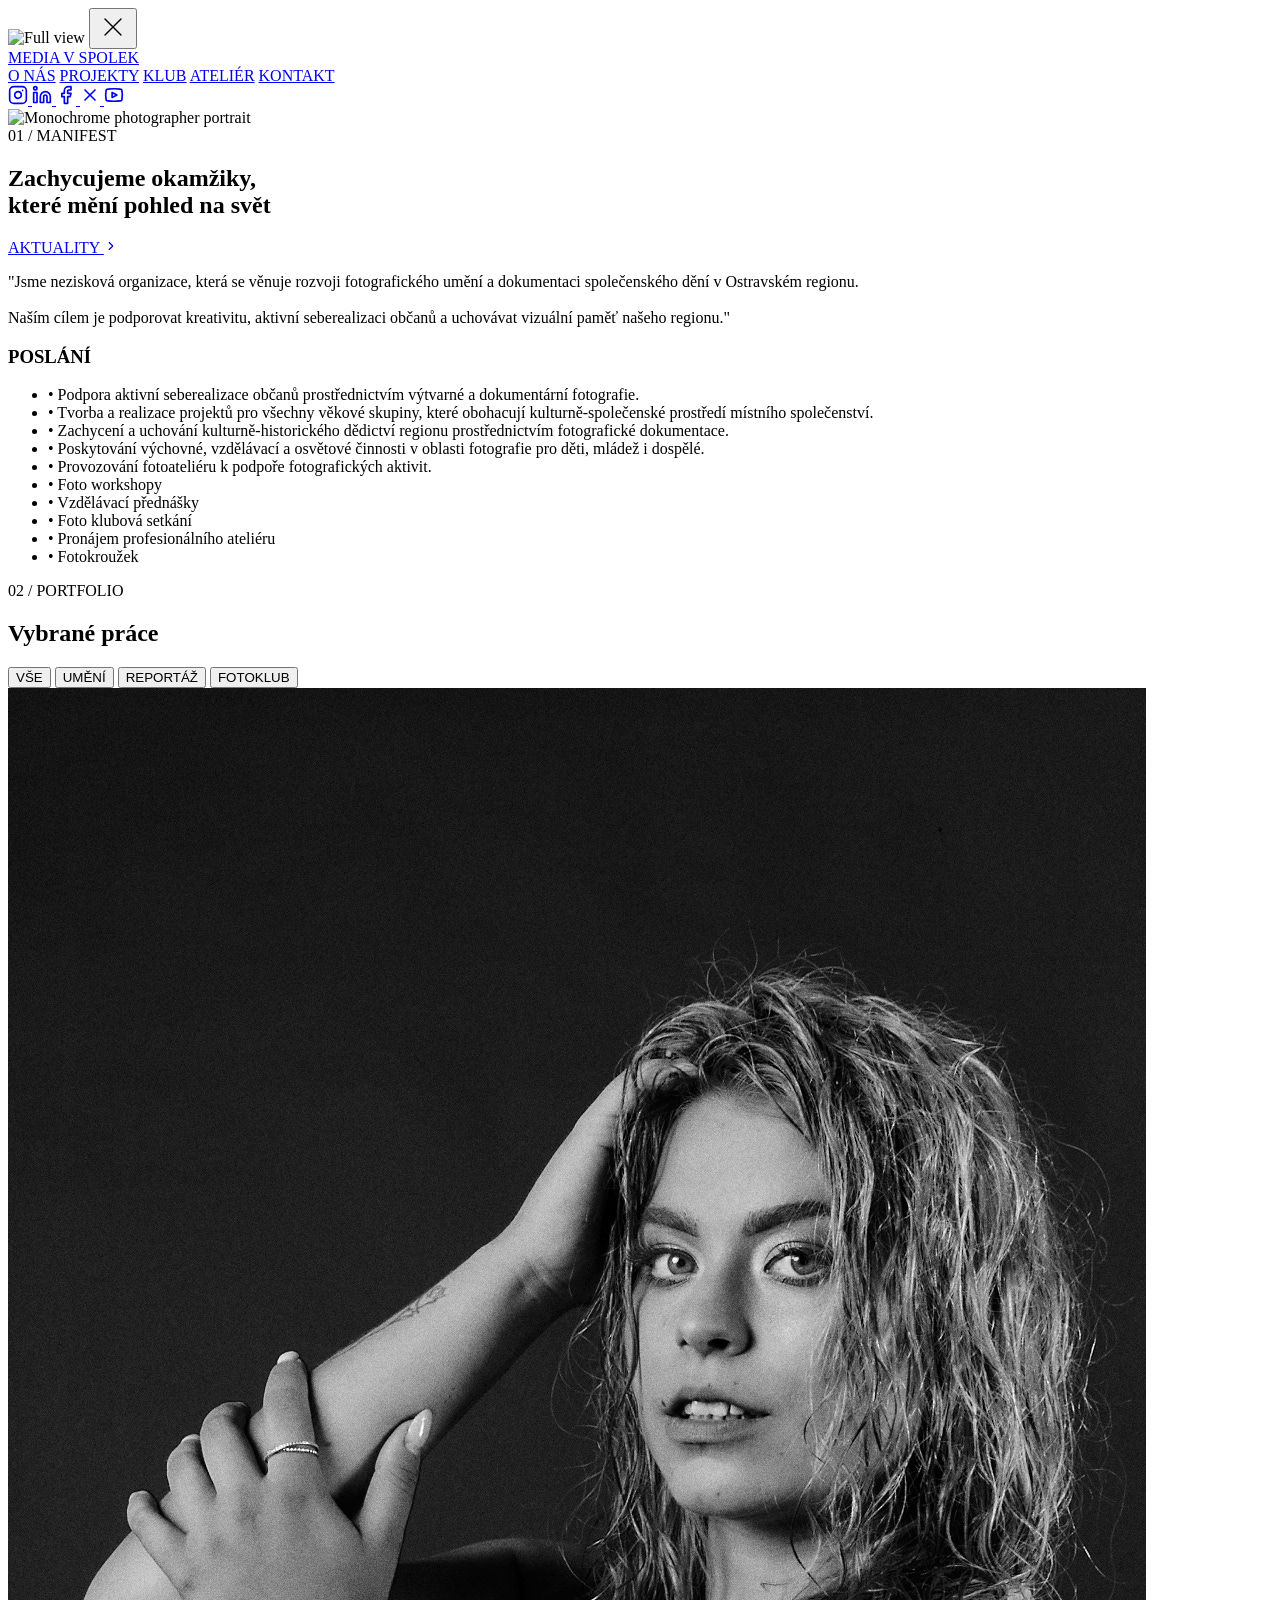
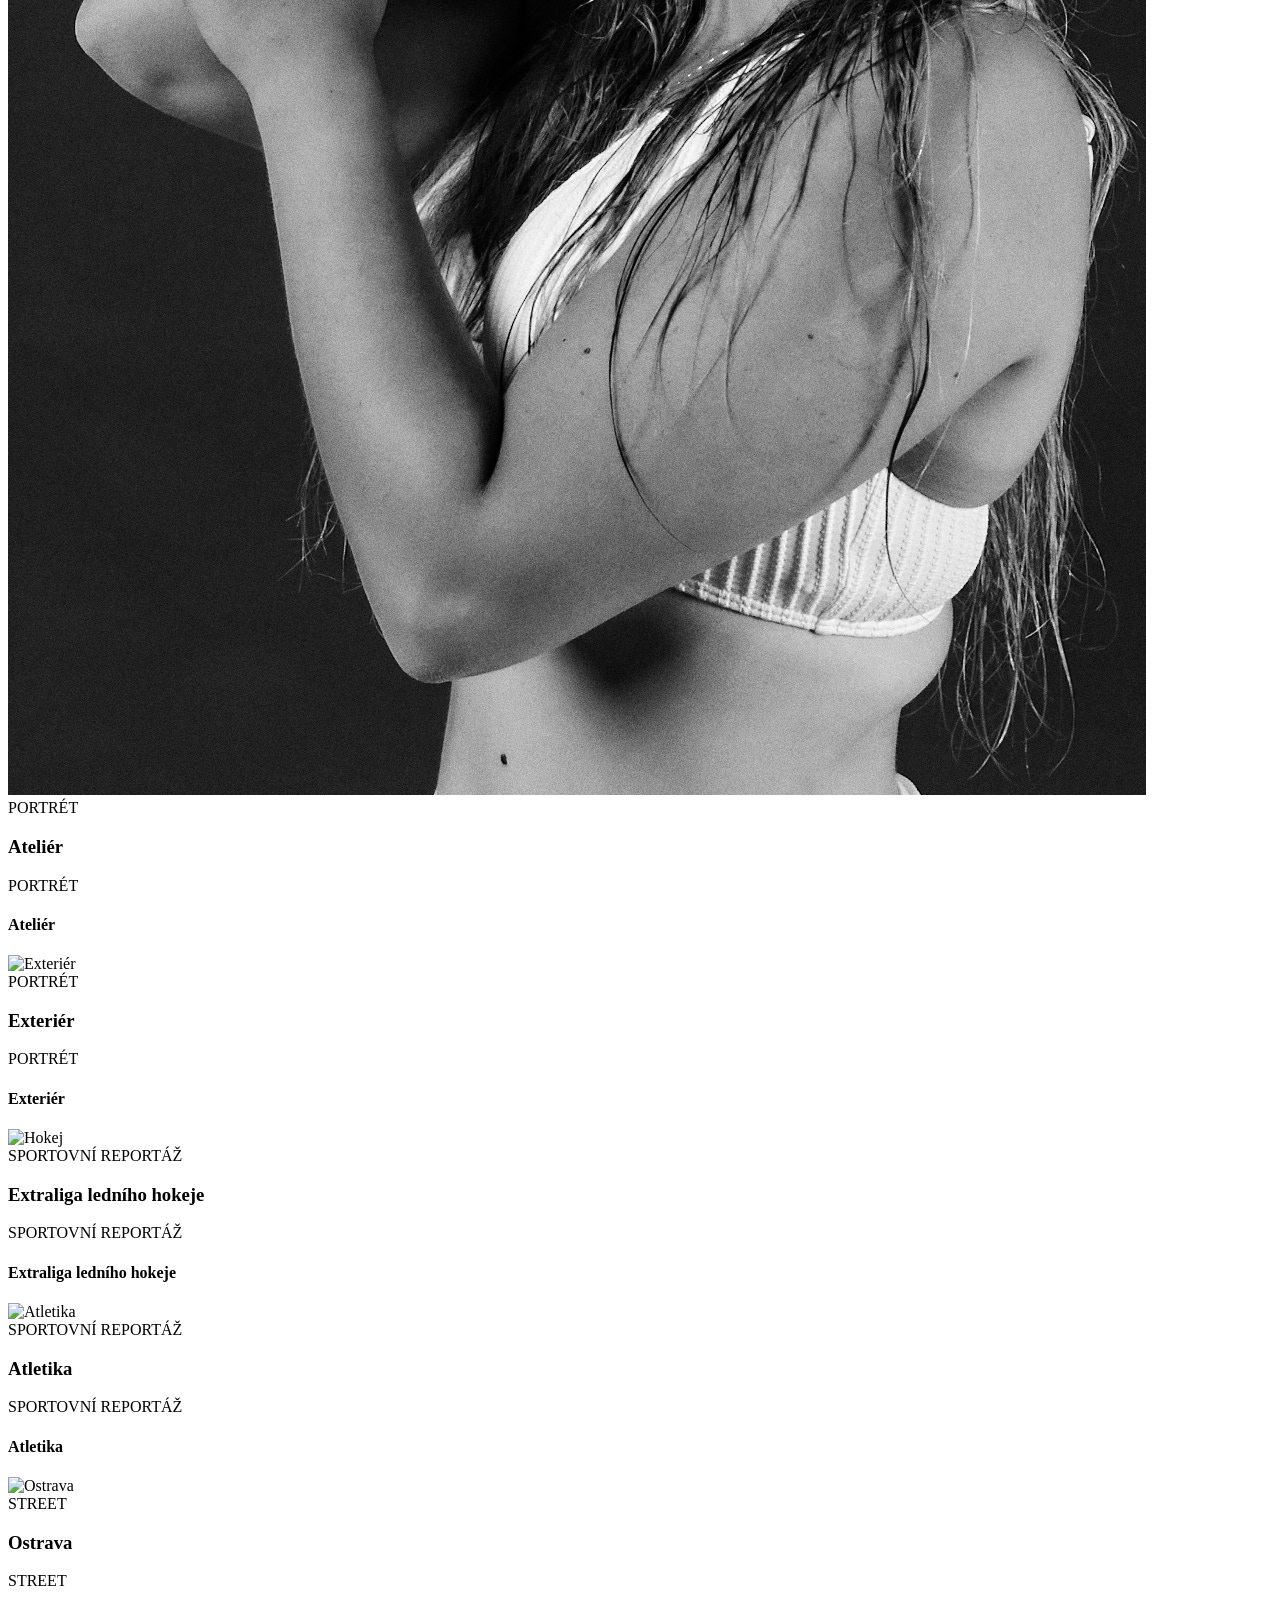
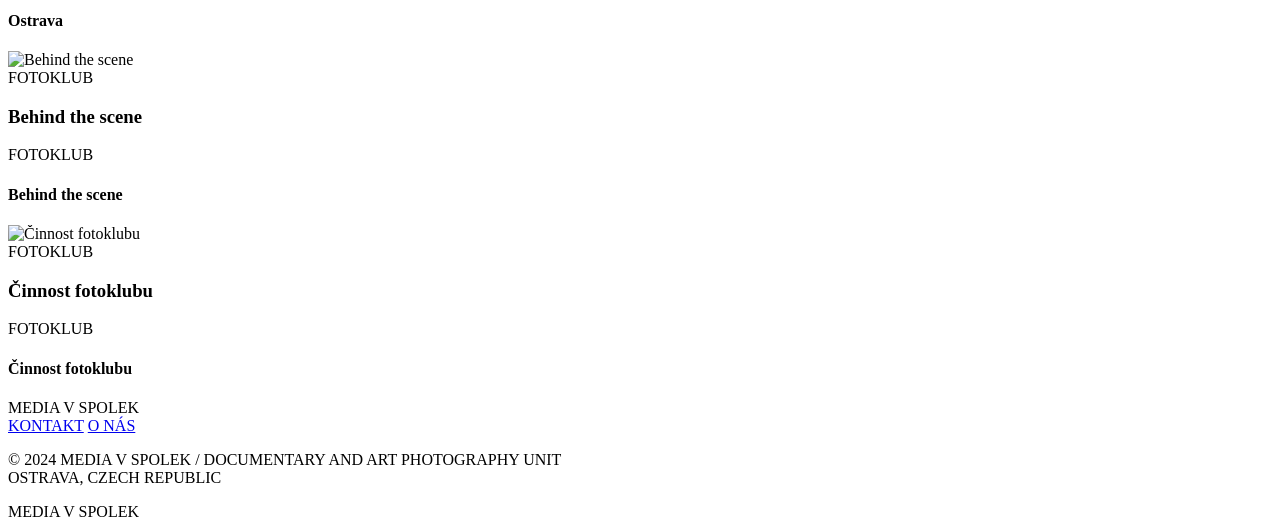
==== commit 5ac0e12b: "Update index.html" ====
--- a/index.html
+++ b/index.html
@@ -192,10 +192,10 @@
                 <div class="px-6 md:px-12 max-w-screen-2xl mx-auto">
                     <div class="grid grid-cols-1 md:grid-cols-2 lg:grid-cols-2 gap-x-8 gap-y-16">
                         <div class="break-inside-avoid">
-                            <div class="relative group overflow-hidden bg-surface-container scroll-reveal aspect-[3/2] flex items-center justify-center">
-                                <img 
-                                    class="h-full w-auto max-w-full object-contain cursor-pointer portfolio-image filter grayscale mx-auto"
-                                    src="https://lh3.googleusercontent.com/aida-public/[base64]"
+                            <div id="portrait-gallery-container" class="relative group overflow-hidden bg-surface-container scroll-reveal aspect-[3/2] flex items-center justify-center">
+                                <img 
+                                    class="h-full w-auto max-w-full object-contain cursor-pointer portfolio-image filter grayscale mx-auto"
+                                    src="photos/portret/1.jpg"
                                     alt="Ateliér"
                                     referrerpolicy="no-referrer"
                                 >
@@ -391,18 +391,33 @@
 
         document.querySelectorAll('.scroll-reveal').forEach(el => observer.observe(el));
 
-        // Slideshow Logic
-        document.querySelectorAll('[data-slideshow]').forEach(container => {
-            const images = JSON.parse(container.getAttribute('data-slideshow'));
+        // Reusable Slideshow Logic
+        function startSlideshow(container, images) {
             const img = container.querySelector('img');
             let currentIndex = 0;
             let isGrayscale = true;
 
+            const fallbackCDNImages = [
+                "https://lh3.googleusercontent.com/aida-public/[base64]",
+                "https://lh3.googleusercontent.com/aida-public/[base64]"
+            ];
+
+            // Robust error handling to fall back to Google CDN if the file doesn't exist locally/dev
+            if (img) {
+                img.onerror = () => {
+                    const currentSrc = img.src;
+                    if (!currentSrc.startsWith('http') && !currentSrc.includes('unsplash.com')) {
+                        console.warn(`Failed to load: ${currentSrc}, switching to high quality CDN fallback`);
+                        img.src = fallbackCDNImages[currentIndex % fallbackCDNImages.length];
+                    }
+                };
+            }
+
             if (img && images.length > 1) {
-                // Preload images
+                // Preload images safely
                 images.forEach(src => {
                     const i = new Image();
-                    i.src = src;
+                    i.src = encodeURI(decodeURI(src));
                 });
 
                 setInterval(() => {
@@ -414,7 +429,7 @@
                     img.style.opacity = '0';
                     
                     setTimeout(() => {
-                        img.src = images[currentIndex];
+                        img.src = encodeURI(decodeURI(images[currentIndex]));
                         img.onload = () => {
                             img.style.opacity = '1';
                             if (isGrayscale) {
@@ -433,13 +448,101 @@
                 openLightbox(img.src);
             });
             img.style.cursor = 'zoom-in';
+        }
+
+        // Initialize static slideshows
+        document.querySelectorAll('[data-slideshow]').forEach(container => {
+            const images = JSON.parse(container.getAttribute('data-slideshow'));
+            startSlideshow(container, images);
         });
+
+        // Dynamic Portrait Gallery Loader from gallery.json
+        async function loadPortraitGallery() {
+            const container = document.getElementById('portrait-gallery-container');
+            if (!container) return;
+
+            const img = container.querySelector('img');
+            
+            // Fallback photo list if local files are missing in local dev or gallery.json is empty
+            const fallbackImages = [
+                "photos/portret/1.jpg",
+                "photos/portret/2.jpg",
+                "photos/portret/3.jpg",
+                "photos/portret/4.jpg",
+                "photos/portret/5.jpg"
+            ];
+
+            let portraitPhotos = [];
+
+            try {
+                const response = await fetch('gallery.json');
+                if (!response.ok) {
+                    throw new Error(`HTTP error! status: ${response.status}`);
+                }
+                const rawText = await response.text();
+                
+                let rawPhotos = [];
+                try {
+                    // Try parsing as standard JSON
+                    const data = JSON.parse(rawText);
+                    if (Array.isArray(data)) {
+                        rawPhotos = data;
+                    } else if (data && typeof data === 'object') {
+                        const possibleArray = Object.values(data).find(val => Array.isArray(val));
+                        if (possibleArray) rawPhotos = possibleArray;
+                    }
+                } catch (jsonParseError) {
+                    console.warn('gallery.json is slightly malformed, falling back to resilient regex parsing:', jsonParseError);
+                    // Highly robust parser to extract all double-quoted strings from files that might contain formatting anomalies
+                    const matches = rawText.match(/"([^"]+)"/g);
+                    if (matches) {
+                        rawPhotos = matches.map(m => m.slice(1, -1)); // Remove the wrapping quotes
+                    }
+                }
+
+                // Filter specifically for any path containing the folder "photos/portret/" (case-insensitive)
+                // Regardless of what the actual photo file itself is named (it can be anything!)
+                portraitPhotos = rawPhotos.filter(p => {
+                    if (typeof p !== 'string') return false;
+                    const normalizedPath = p.replace(/\\/g, '/').toLowerCase();
+                    return normalizedPath.includes('photos/portret/');
+                });
+
+                // Normalize image paths to be relative (e.g. strip any repository name prefix dynamically)
+                // And safely encode spaces and special characters for absolute browser compatibility
+                portraitPhotos = portraitPhotos.map(p => {
+                    // Replace backslashes with forward slashes for browser compatibility
+                    let normalized = p.replace(/\\/g, '/');
+                    const lowerNormalized = normalized.toLowerCase();
+                    const index = lowerNormalized.indexOf('photos/portret/');
+                    if (index !== -1) {
+                        normalized = normalized.substring(index);
+                    }
+                    return encodeURI(decodeURI(normalized));
+                });
+            } catch (error) {
+                console.warn('Could not load gallery.json or no portrait photos found, using fallback portraits:', error);
+            }
+
+            // Fallback if no photos found in gallery.json
+            if (portraitPhotos.length === 0) {
+                portraitPhotos = fallbackImages;
+            }
+
+            // Set the initial image safely encoded
+            if (img && portraitPhotos.length > 0) {
+                img.src = encodeURI(decodeURI(portraitPhotos[0]));
+            }
+
+            // Start the slideshow with dynamic photo set
+            startSlideshow(container, portraitPhotos);
+        }
 
         // Portfolio Single Images Lightbox
         document.querySelectorAll('.portfolio-image').forEach(img => {
             img.style.cursor = 'zoom-in';
             img.addEventListener('click', () => {
-                if (!img.closest('[data-slideshow]')) {
+                if (!img.closest('[data-slideshow]') && !img.closest('#portrait-gallery-container')) {
                     openLightbox(img.src);
                 }
             });
@@ -481,6 +584,11 @@
                 });
             }
         }
+
+        // Initialize the portrait gallery slideshow dynamically
+        document.addEventListener('DOMContentLoaded', () => {
+            loadPortraitGallery();
+        });
     </script>
 </body>
 </html>
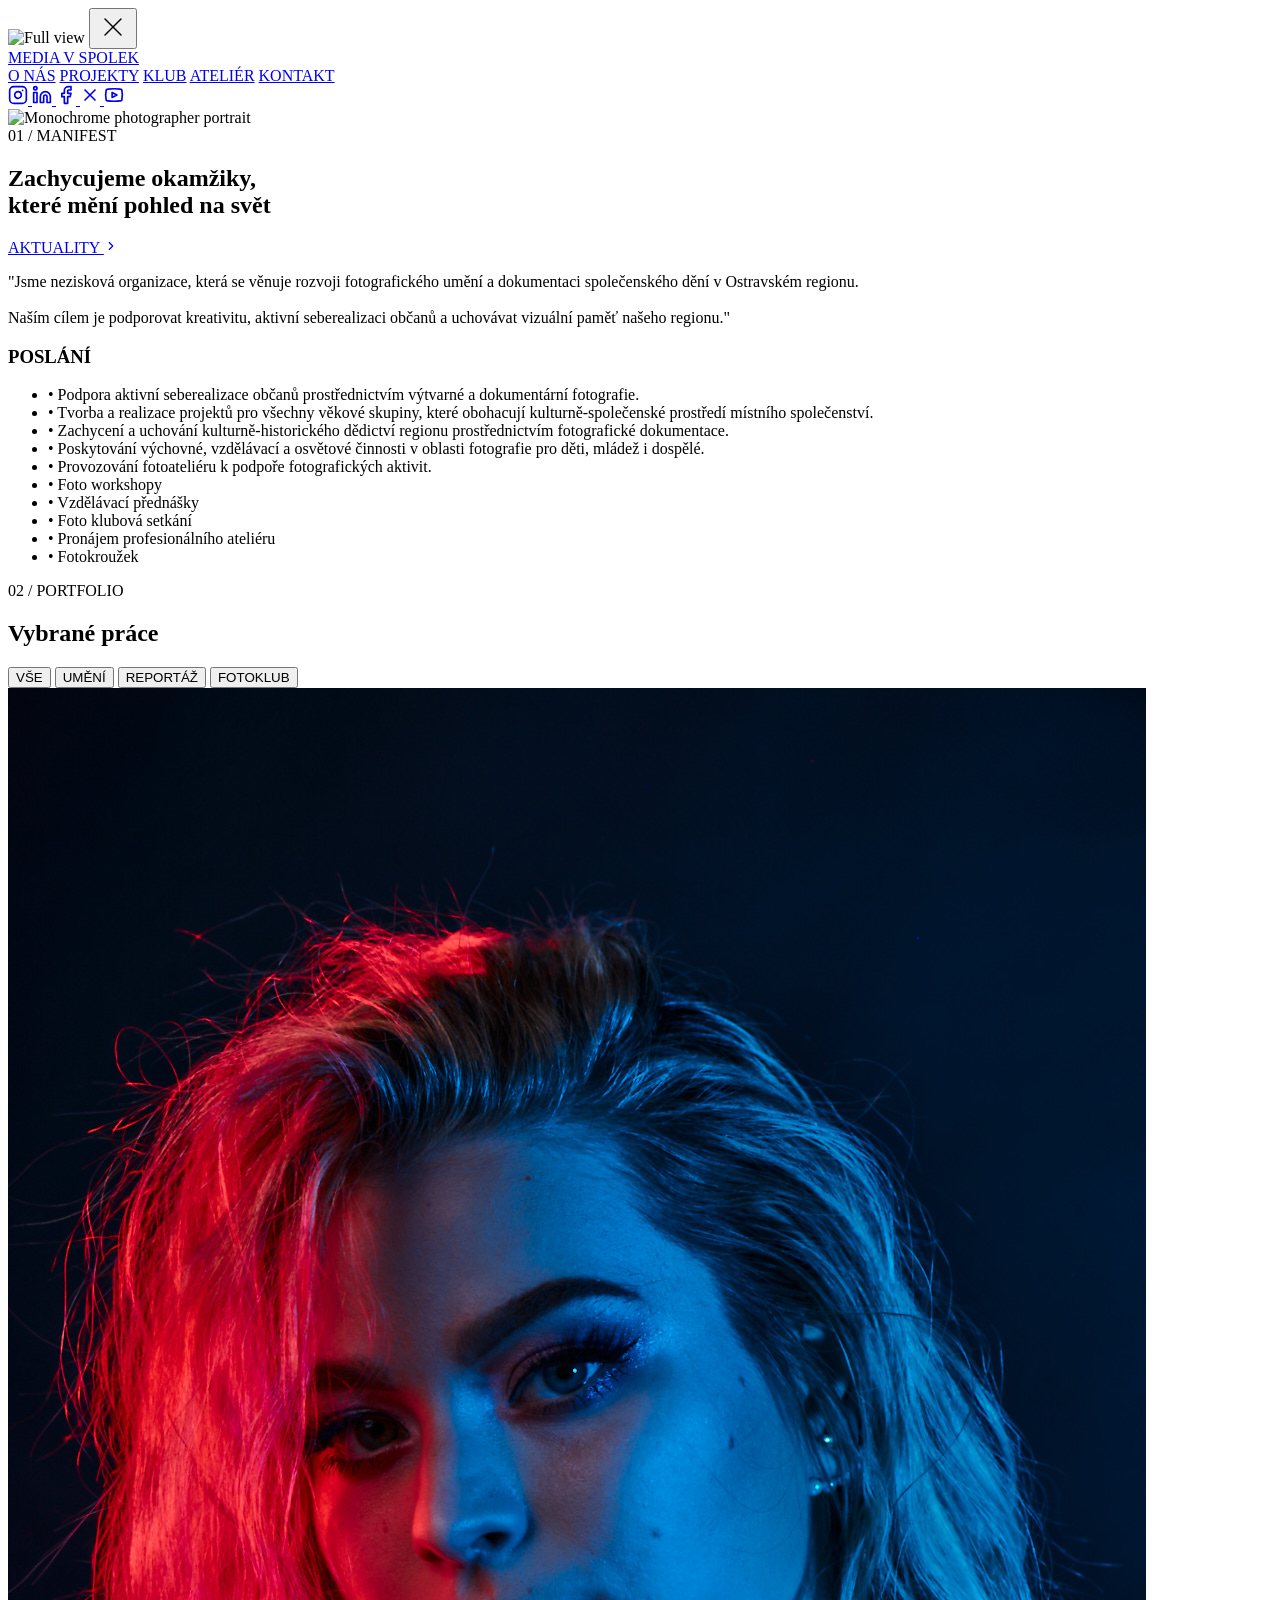
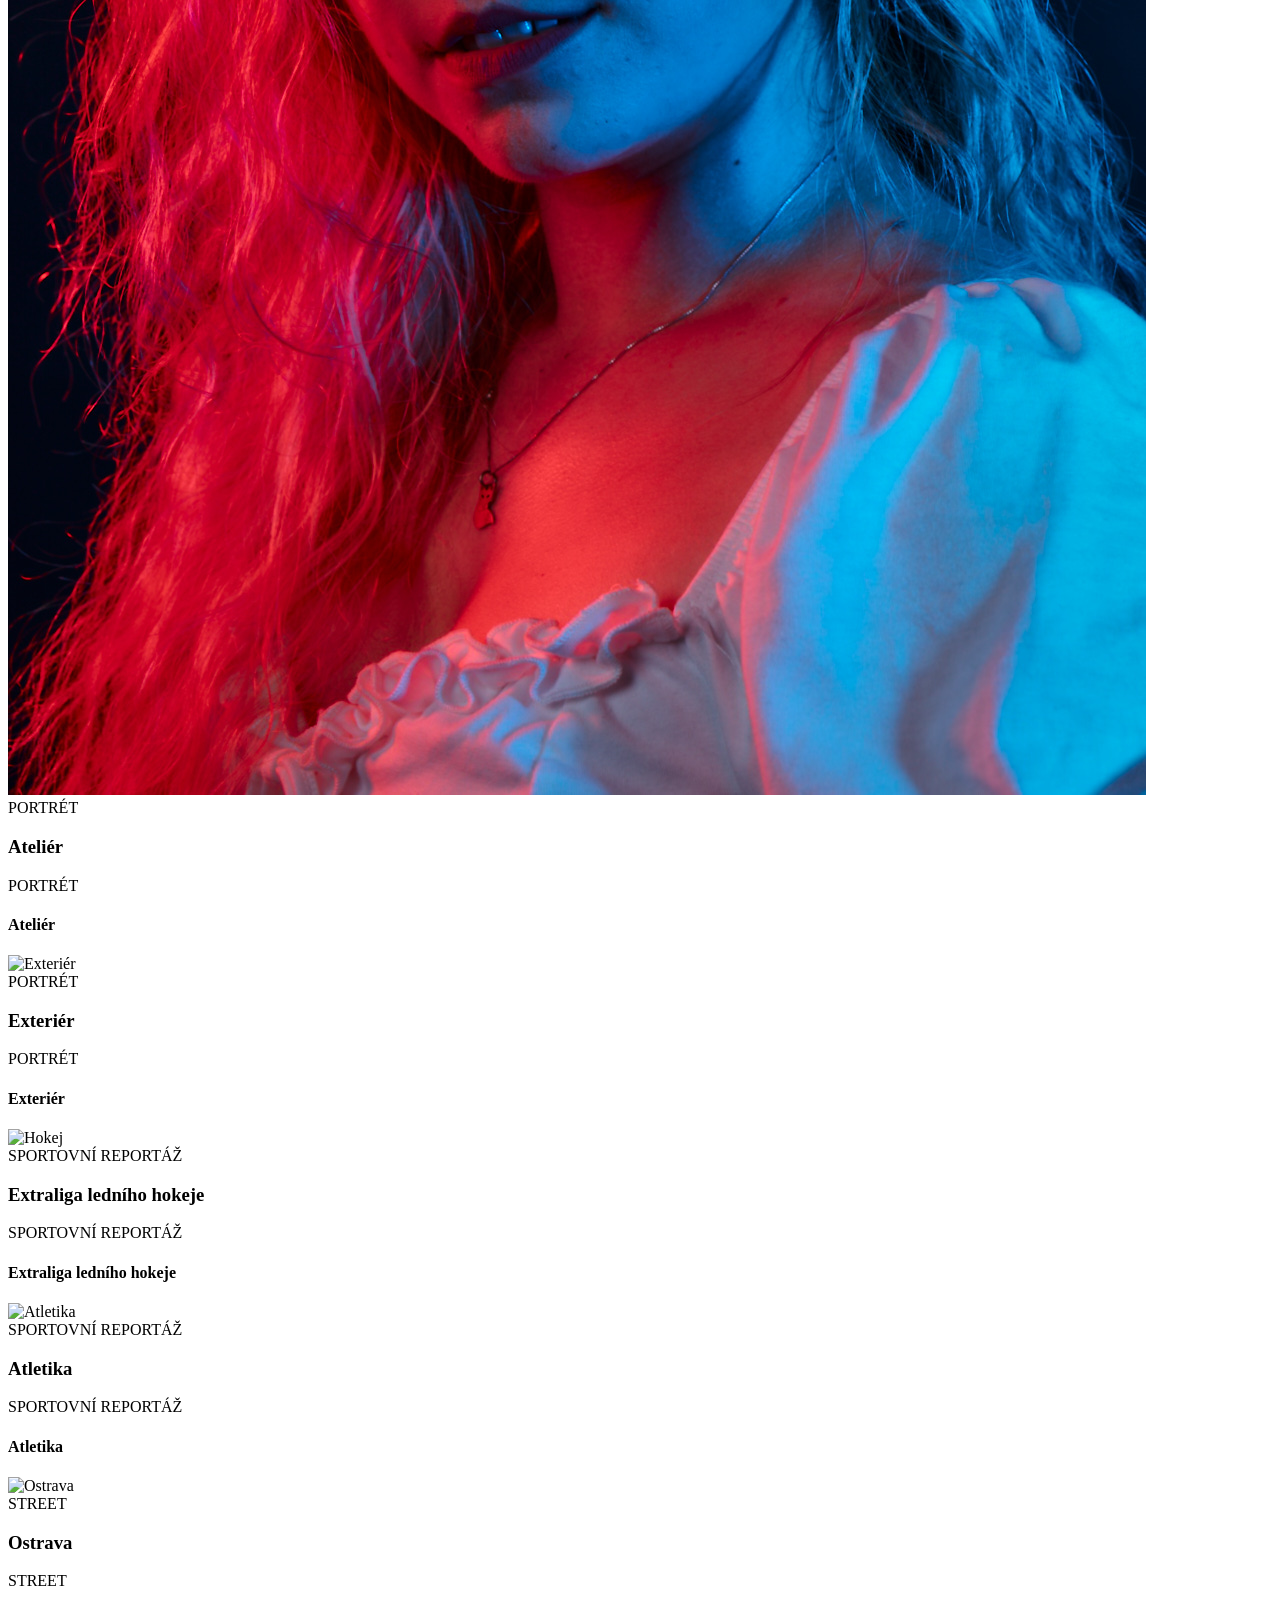
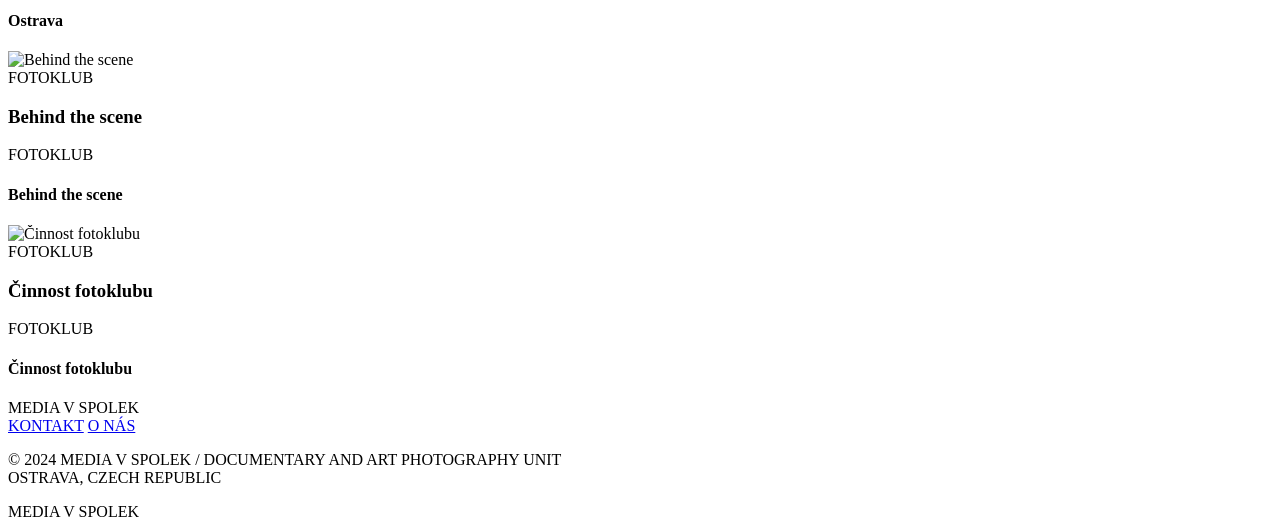
==== commit 401361c8: "Update index.html" ====
--- a/index.html
+++ b/index.html
@@ -391,6 +391,36 @@
 
         document.querySelectorAll('.scroll-reveal').forEach(el => observer.observe(el));
 
+        // Helper to get thumbnail url
+        function getThumbnailUrl(src) {
+            if (!src || src.startsWith('http') || src.startsWith('data:')) {
+                return src;
+            }
+            // Avoid proxy on development servers to prevent loading issues
+            const hostname = window.location.hostname;
+            if (hostname.includes('localhost') || hostname.includes('ais-dev-') || hostname.includes('127.0.0.1')) {
+                return src;
+            }
+            try {
+                // Resolve path relative to current document location
+                const absoluteUrl = new URL(src, window.location.href).href;
+                // Use images.weserv.nl to get a fast WebP resized image (width 800px)
+                return `https://images.weserv.nl/?url=${encodeURIComponent(absoluteUrl)}&w=800&q=80`;
+            } catch (e) {
+                return src;
+            }
+        }
+
+        // Helper to shuffle array (Fisher-Yates)
+        function shuffleArray(array) {
+            const arr = [...array];
+            for (let i = arr.length - 1; i > 0; i--) {
+                const j = Math.floor(Math.random() * (i + 1));
+                [arr[i], arr[j]] = [arr[j], arr[i]];
+            }
+            return arr;
+        }
+
         // Reusable Slideshow Logic
         function startSlideshow(container, images) {
             const img = container.querySelector('img');
@@ -402,23 +432,36 @@
                 "https://lh3.googleusercontent.com/aida-public/[base64]"
             ];
 
-            // Robust error handling to fall back to Google CDN if the file doesn't exist locally/dev
+            // Robust error handling to fall back to Google CDN or original if the proxy fails
             if (img) {
                 img.onerror = () => {
                     const currentSrc = img.src;
-                    if (!currentSrc.startsWith('http') && !currentSrc.includes('unsplash.com')) {
+                    if (currentSrc.includes('weserv.nl')) {
+                        console.warn("Weserv thumbnail proxy failed, falling back to original image");
+                        img.src = encodeURI(decodeURI(images[currentIndex]));
+                    } else if (!currentSrc.startsWith('http') && !currentSrc.includes('unsplash.com')) {
                         console.warn(`Failed to load: ${currentSrc}, switching to high quality CDN fallback`);
                         img.src = fallbackCDNImages[currentIndex % fallbackCDNImages.length];
                     }
                 };
             }
 
+            // Set initial image as a fast-loading thumbnail
+            if (img && images.length > 0) {
+                img.src = getThumbnailUrl(encodeURI(decodeURI(images[0])));
+            }
+
+            // Sequential/Lazy Preloader instead of eager bulk preloader
+            function preloadNextImage(index) {
+                if (images[index]) {
+                    const nextImg = new Image();
+                    nextImg.src = getThumbnailUrl(encodeURI(decodeURI(images[index])));
+                }
+            }
+
             if (img && images.length > 1) {
-                // Preload images safely
-                images.forEach(src => {
-                    const i = new Image();
-                    i.src = encodeURI(decodeURI(src));
-                });
+                // Preload the very next image's thumbnail initially
+                preloadNextImage(1);
 
                 setInterval(() => {
                     currentIndex = (currentIndex + 1) % images.length;
@@ -429,7 +472,7 @@
                     img.style.opacity = '0';
                     
                     setTimeout(() => {
-                        img.src = encodeURI(decodeURI(images[currentIndex]));
+                        img.src = getThumbnailUrl(encodeURI(decodeURI(images[currentIndex])));
                         img.onload = () => {
                             img.style.opacity = '1';
                             if (isGrayscale) {
@@ -437,15 +480,16 @@
                             } else {
                                 img.classList.remove('grayscale');
                             }
+                            // Preload the next image thumbnail after this one loads successfully
+                            preloadNextImage((currentIndex + 1) % images.length);
                         };
                     }, 1000); 
                 }, 6000);
             }
 
-            // Click for fullscreen
+            // Click for fullscreen - loads original FULL-RESOLUTION image in lightbox
             container.addEventListener('click', () => {
-                lightboxImg.setAttribute('data-origin-src', images[0]);
-                openLightbox(img.src);
+                openLightbox(encodeURI(decodeURI(images[currentIndex])));
             });
             img.style.cursor = 'zoom-in';
         }
@@ -529,10 +573,8 @@
                 portraitPhotos = fallbackImages;
             }
 
-            // Set the initial image safely encoded
-            if (img && portraitPhotos.length > 0) {
-                img.src = encodeURI(decodeURI(portraitPhotos[0]));
-            }
+            // Shuffle the photos randomly
+            portraitPhotos = shuffleArray(portraitPhotos);
 
             // Start the slideshow with dynamic photo set
             startSlideshow(container, portraitPhotos);
